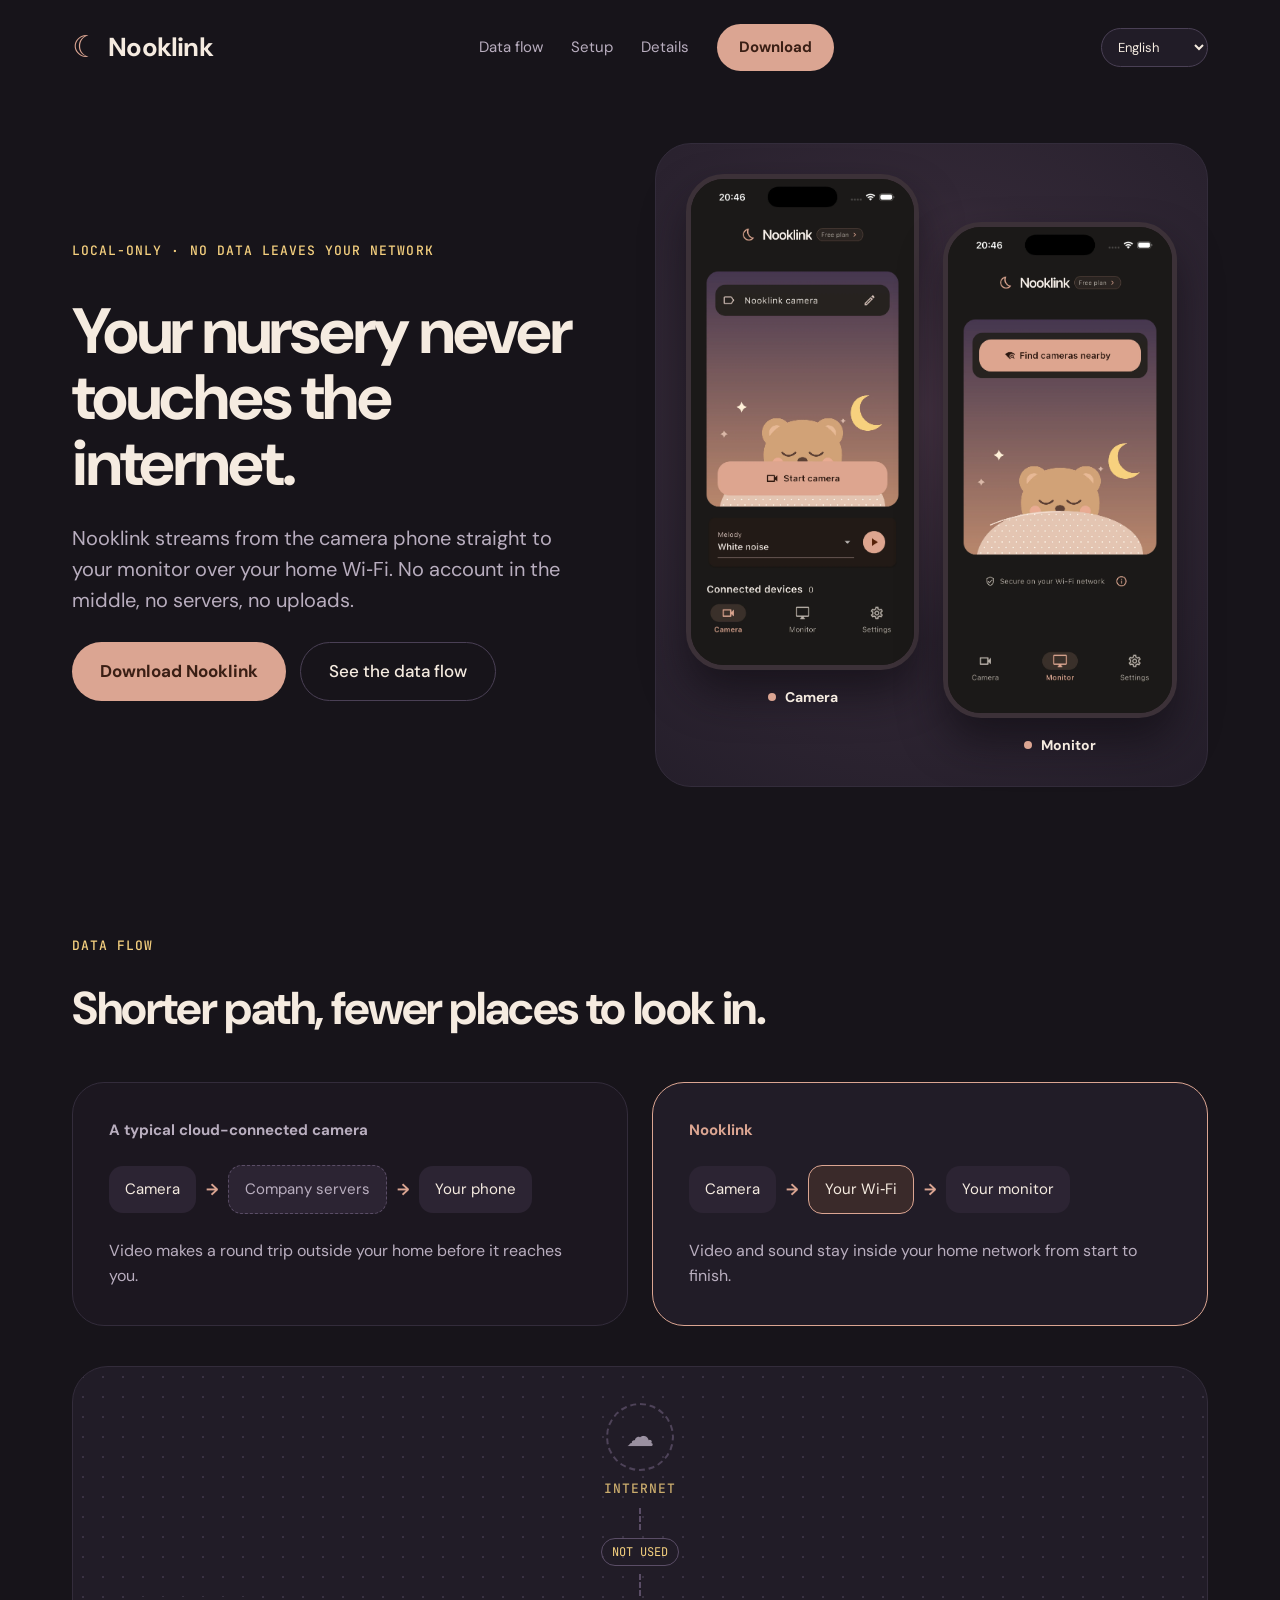
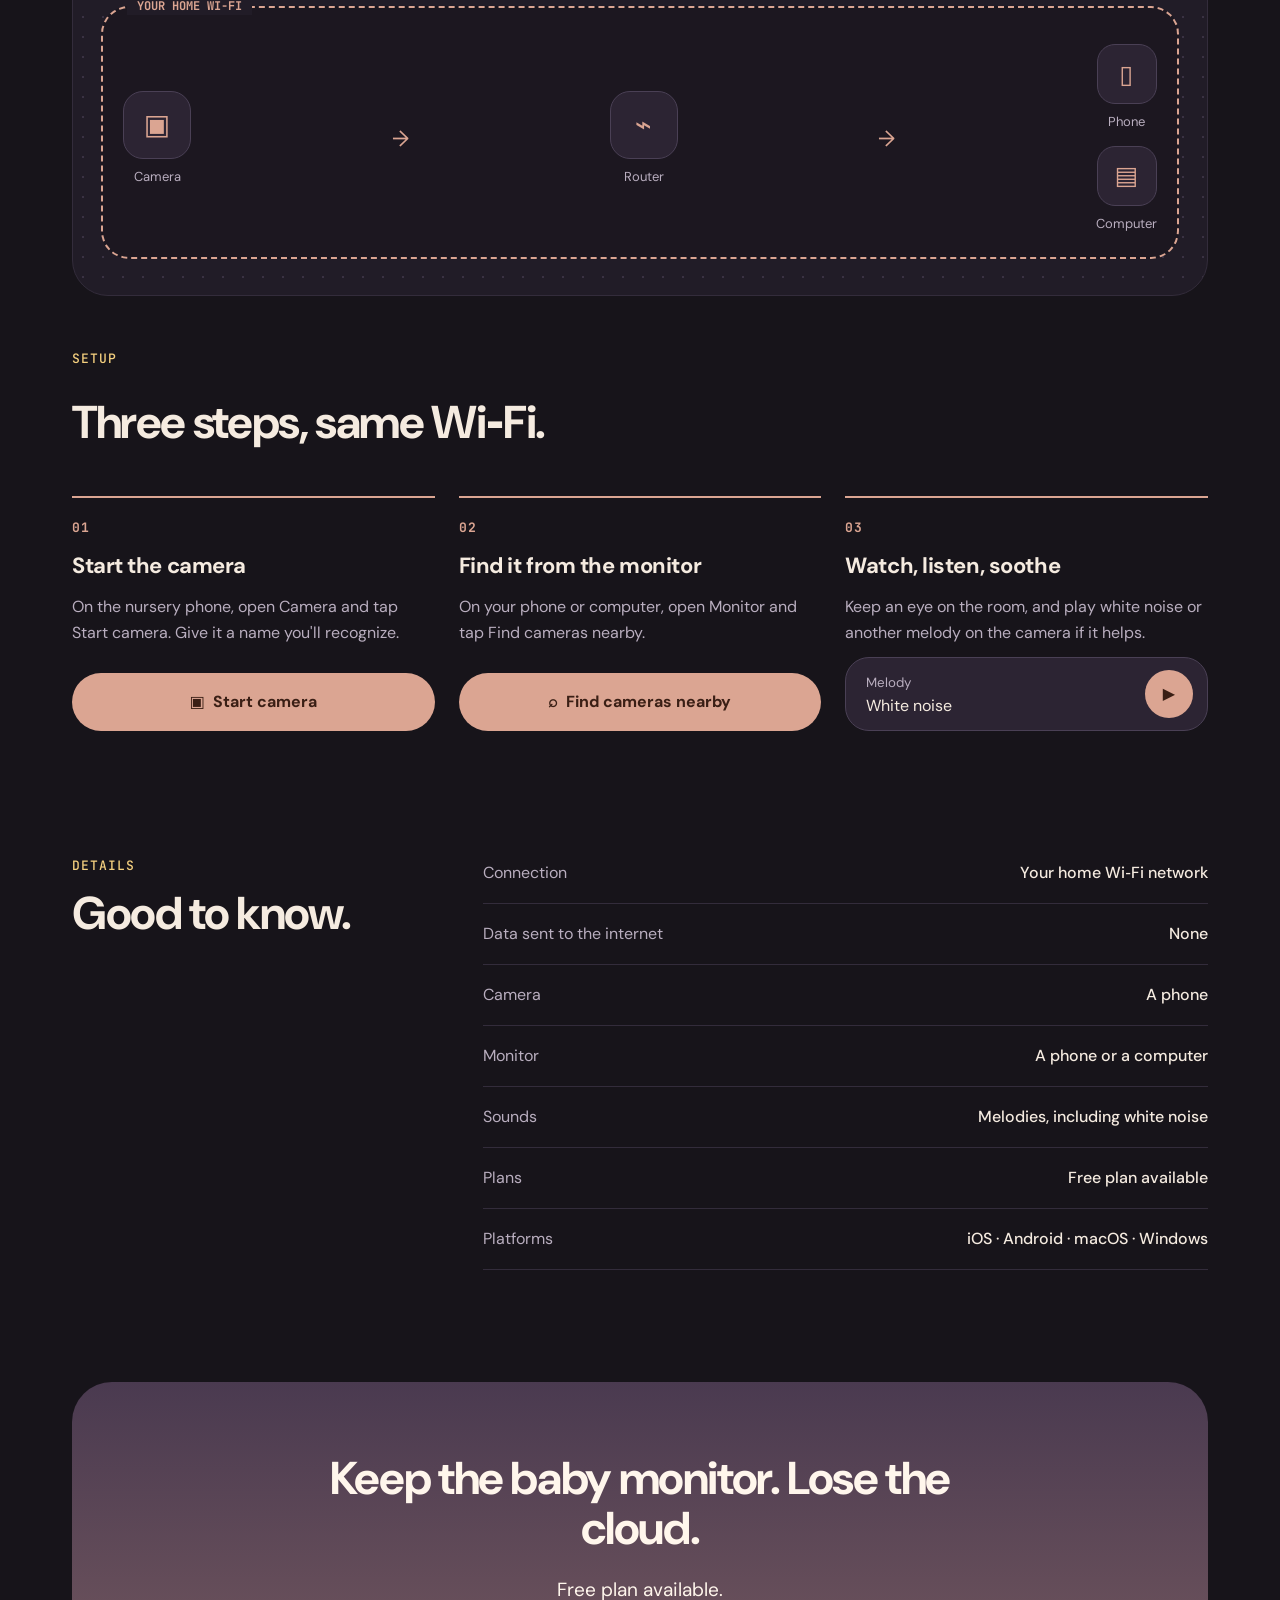
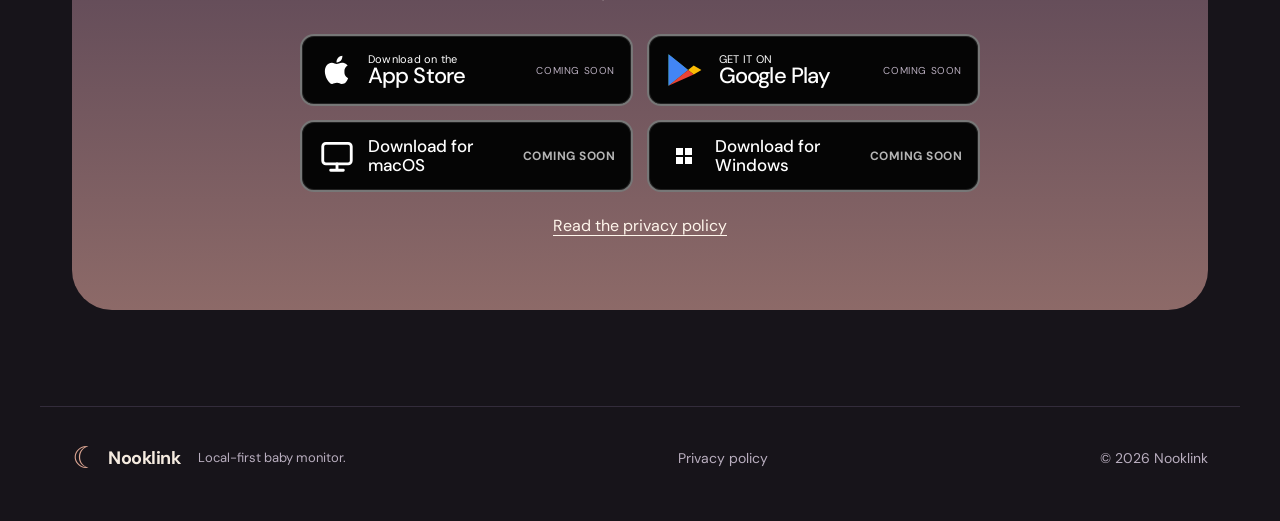
==== index.html @ b3c14c6b "Publish Nooklink website and privacy policy" ====
<!doctype html>
<html lang="en">
<head>
  <meta charset="utf-8">
  <meta name="viewport" content="width=device-width, initial-scale=1">
  <meta name="theme-color" content="#17141a">
  <meta name="description" content="Nooklink keeps baby-monitor video and audio on your home network.">
  <title>Nooklink — Local-first</title>
  <link rel="icon" href="assets/favicon.svg" type="image/svg+xml">
  <link rel="preconnect" href="https://fonts.googleapis.com">
  <link rel="preconnect" href="https://fonts.gstatic.com" crossorigin>
  <link href="https://fonts.googleapis.com/css2?family=DM+Sans:wght@400;500;700&family=JetBrains+Mono:wght@500;700&display=swap" rel="stylesheet">
  <link rel="stylesheet" href="assets/site.css">
  <script src="assets/i18n.js" defer></script>
</head>
<body data-page="home">
  <a class="skip-link" href="#main" data-i18n="skip">Skip to content</a>
  <header class="site-header wrap">
    <a class="brand" href="#top" aria-label="Nooklink home"><span class="brand-mark" aria-hidden="true">☾</span><span>Nooklink</span></a>
    <nav aria-label="Main navigation"><a href="#compare" data-i18n="navData">Data flow</a><a href="#setup" data-i18n="navSetup">Setup</a><a href="#specs" data-i18n="navDetails">Details</a><a class="nav-download" href="#download" data-i18n="navDownload">Download</a></nav>
    <label class="language"><span class="sr-only" data-i18n="language">Language</span><select id="language"><option value="en">English</option><option value="pl">Polski</option><option value="zh">简体中文</option><option value="hi">हिन्दी</option><option value="es">Español</option><option value="ar">العربية</option><option value="pt">Português</option><option value="fr">Français</option></select></label>
  </header>
  <main id="main">
    <section id="top" class="hero wrap"><div class="hero-copy"><p class="kicker" data-i18n="localOnly">Local-only · No data leaves your network</p><h1 data-i18n="heroTitle">Your nursery never touches the internet.</h1><p class="hero-lead" data-i18n="heroText">Nooklink streams from the camera phone straight to your monitor over your home Wi‑Fi. No account in the middle, no servers, no uploads.</p><div class="actions"><a class="button" href="#download" data-i18n="downloadNooklink">Download Nooklink</a><a class="button button-outline" href="#compare" data-i18n="seeDataFlow">See the data flow</a></div></div>
      <div class="app-preview-screens hero-app-screens">
        <figure class="app-screen">
          <div class="app-screen-image"><img src="assets/app-camera.webp" width="1206" height="2622" decoding="async" alt="Nooklink Camera screen with a Start camera button and white noise controls"></div>
          <figcaption><span class="screen-dot" aria-hidden="true"></span><span data-i18n="camera">Camera</span></figcaption>
        </figure>
        <figure class="app-screen">
          <div class="app-screen-image"><img src="assets/app-monitor.webp" width="1206" height="2622" decoding="async" alt="Nooklink Monitor screen with a Find cameras nearby button"></div>
          <figcaption><span class="screen-dot" aria-hidden="true"></span><span data-i18n="monitorLabel">Monitor</span></figcaption>
        </figure>
      </div>
    </section>
    <section id="compare" class="section wrap"><div class="section-heading"><p class="kicker" data-i18n="dataFlow">Data flow</p><h2 data-i18n="compareTitle">Shorter path, fewer places to look in.</h2></div><div class="compare-grid"><article class="compare-card"><strong data-i18n="cloudCamera">A typical cloud-connected camera</strong><div class="flow"><span data-i18n="camera">Camera</span><b>→</b><span class="muted-chip" data-i18n="companyServers">Company servers</span><b>→</b><span data-i18n="yourPhone">Your phone</span></div><p data-i18n="cloudText">Video makes a round trip outside your home before it reaches you.</p></article><article class="compare-card featured"><strong>Nooklink</strong><div class="flow"><span data-i18n="camera">Camera</span><b>→</b><span class="accent-chip" data-i18n="yourWifi">Your Wi‑Fi</span><b>→</b><span data-i18n="yourMonitor">Your monitor</span></div><p data-i18n="localText">Video and sound stay inside your home network from start to finish.</p></article></div>
      <div class="network-card data-flow-diagram" aria-label="Nooklink local network diagram"><div class="internet-node"><span class="node-icon">☁</span><span class="mono">INTERNET</span></div><div class="not-used"><i></i><span data-i18n="notUsed">NOT USED</span><i></i></div><div class="home-network"><span class="network-label" data-i18n="homeWifi">YOUR HOME WI-FI</span><div class="network-row"><div class="device"><span class="device-icon">▣</span><span data-i18n="camera">Camera</span></div><span class="connector">→</span><div class="device"><span class="device-icon">⌁</span><span data-i18n="router">Router</span></div><span class="connector">→</span><div class="device-stack"><div class="device"><span class="device-icon small">▯</span><span data-i18n="phone">Phone</span></div><div class="device"><span class="device-icon small">▤</span><span data-i18n="computer">Computer</span></div></div></div></div></div>
    </section>
    <section id="setup" class="section wrap"><div class="section-heading"><p class="kicker" data-i18n="setup">Setup</p><h2 data-i18n="setupTitle">Three steps, same Wi‑Fi.</h2></div><div class="steps"><article class="step"><span class="step-number">01</span><h3 data-i18n="step1Title">Start the camera</h3><p data-i18n="step1Text">On the nursery phone, open Camera and tap Start camera. Give it a name you'll recognize.</p><span class="ui-pill" data-i18n="startCamera">▣&nbsp; Start camera</span></article><article class="step"><span class="step-number">02</span><h3 data-i18n="step2Title">Find it from the monitor</h3><p data-i18n="step2Text">On your phone or computer, open Monitor and tap Find cameras nearby.</p><span class="ui-pill" data-i18n="findCameras">⌕&nbsp; Find cameras nearby</span></article><article class="step"><span class="step-number">03</span><h3 data-i18n="step3Title">Watch, listen, soothe</h3><p data-i18n="step3Text">Keep an eye on the room, and play white noise or another melody on the camera if it helps.</p><span class="sound-pill"><span><small data-i18n="melody">Melody</small><br><span data-i18n="whiteNoise">White noise</span></span><b>▶</b></span></article></div></section>
    <section id="specs" class="section wrap details"><div class="details-intro"><p class="kicker" data-i18n="details">Details</p><h2 data-i18n="detailsTitle">Good to know.</h2></div><div class="spec-list"><div><span data-i18n="connection">Connection</span><strong data-i18n="homeWifiNetwork">Your home Wi‑Fi network</strong></div><div><span data-i18n="internetData">Data sent to the internet</span><strong data-i18n="none">None</strong></div><div><span data-i18n="cameraLabel">Camera</span><strong data-i18n="aPhone">A phone</strong></div><div><span data-i18n="monitorLabel">Monitor</span><strong data-i18n="phoneComputer">A phone or a computer</strong></div><div><span data-i18n="sounds">Sounds</span><strong data-i18n="melodies">Melodies, including white noise</strong></div><div><span data-i18n="plans">Plans</span><strong data-i18n="freePlan">Free plan available</strong></div><div><span data-i18n="platforms">Platforms</span><strong data-i18n="platformList">iOS · Android · macOS · Windows</strong></div></div></section>
    <section id="download" class="download wrap"><div class="download-card"><h2 data-i18n="downloadTitle">Keep the baby monitor. Lose the cloud.</h2><p data-i18n="downloadText">Free plan available.</p><div class="download-grid"><span class="store-badge is-disabled" aria-disabled="true"><svg class="store-icon apple-icon" viewBox="0 0 24 24" aria-hidden="true"><path d="M16.7 12.7c0-2.3 1.9-3.4 2-3.5-1.1-1.6-2.8-1.8-3.4-1.8-1.4-.1-2.8.8-3.5.8-.7 0-1.8-.8-3-.8-1.5 0-2.9.9-3.7 2.2-1.6 2.7-.4 6.8 1.1 9 .8 1.1 1.6 2.3 2.8 2.2 1.1-.1 1.6-.7 3-.7s1.8.7 3 .7c1.2 0 2-.1 2.7-1.2.9-1.2 1.3-2.5 1.3-2.6-.1 0-2.3-.9-2.3-3.5zM14.5 6c.6-.8 1-1.9.9-3-.9 0-2.1.6-2.7 1.3-.6.7-1.1 1.8-1 2.9 1 .1 2.1-.5 2.8-1.2z"/></svg><span class="badge-copy"><small data-i18n="downloadOn">Download on the</small><strong data-i18n="appleStore">App Store</strong></span><em data-i18n="comingSoon">Coming soon</em></span><span class="store-badge is-disabled" aria-disabled="true"><svg class="store-icon play-icon" viewBox="0 0 24 24" aria-hidden="true"><path fill="#34a853" d="m2 3 11.2 9L2 21z"/><path fill="#4285f4" d="m2 3 6.5 5.2L13.2 12 2 21z"/><path fill="#fbbc04" d="m13.2 12 3.2-2.6L20.8 12l-4.4 2.6z"/><path fill="#ea4335" d="m2 21 11.2-9 3.2 2.6z"/></svg><span class="badge-copy"><small data-i18n="getItOn">GET IT ON</small><strong data-i18n="googleStore">Google Play</strong></span><em data-i18n="comingSoon">Coming soon</em></span><span class="download-link dark is-disabled" aria-disabled="true"><svg class="download-icon" viewBox="0 0 24 24" aria-hidden="true"><rect x="3" y="4" width="18" height="13" rx="2"/><path d="M8 21h8M12 17v4"/></svg><span data-i18n="macDownload">Download for macOS</span><small data-i18n="comingSoon">Coming soon</small></span><span class="download-link light is-disabled" aria-disabled="true"><svg class="download-icon" viewBox="0 0 24 24" aria-hidden="true"><rect x="4" y="4" width="7" height="7"/><rect x="13" y="4" width="7" height="7"/><rect x="4" y="13" width="7" height="7"/><rect x="13" y="13" width="7" height="7"/></svg><span data-i18n="windowsDownload">Download for Windows</span><small data-i18n="comingSoon">Coming soon</small></span></div><a class="policy-cta" href="privacy.html" data-i18n="readPolicy">Read the privacy policy</a></div></section>
  </main>
  <footer class="site-footer wrap"><div class="footer-brand"><span class="brand-mark" aria-hidden="true">☾</span><span>Nooklink</span><small data-i18n="footerTag">Local-first baby monitor.</small></div><div class="footer-links"><a href="privacy.html" data-i18n="policy">Privacy policy</a></div><p>© <span id="year">2026</span> Nooklink</p></footer>
</body>
</html>
---- assets/site.css ----
:root{--bg:#17141a;--panel:#211c27;--panel-deep:#1c1720;--text:#f5ebe0;--muted:#b9aebf;--line:#332c3b;--line-light:#4a4055;--peach:#dba592;--yellow:#f5d07f;--ink:#3a1f15}*{box-sizing:border-box}html{scroll-behavior:smooth}body{margin:0;background:var(--bg);color:var(--text);font-family:'DM Sans',system-ui,sans-serif;line-height:1.5}a{color:var(--peach)}.wrap{width:min(1200px,100%);margin-inline:auto;padding-inline:32px}.skip-link{position:absolute;left:12px;top:-60px;background:var(--peach);color:var(--ink);padding:10px 14px;border-radius:8px;z-index:10}.skip-link:focus{top:12px}.sr-only{position:absolute;width:1px;height:1px;overflow:hidden;clip:rect(0,0,0,0)}.site-header{padding-top:24px;padding-bottom:24px;display:flex;align-items:center;justify-content:space-between;gap:20px;flex-wrap:wrap}.brand,.footer-brand{display:flex;align-items:center;gap:10px;text-decoration:none;color:var(--text);font-weight:700;font-size:26px;letter-spacing:-.03em}.brand-mark{color:var(--peach);font-size:30px;line-height:1}.site-header nav{display:flex;align-items:center;gap:28px;flex-wrap:wrap}.site-header nav a{color:var(--muted);text-decoration:none;font-size:15px}.site-header nav a:hover,.footer-links a:hover{color:var(--text)}.site-header .nav-download{padding:12px 22px;border-radius:999px;background:var(--peach);color:var(--ink);font-weight:700}.language select{background:var(--panel);color:var(--text);border:1px solid var(--line-light);border-radius:999px;padding:9px 12px;font:inherit;font-size:13px}.hero{padding-top:48px;padding-bottom:96px;display:grid;grid-template-columns:minmax(0,1fr) minmax(420px,1.05fr);gap:56px;align-items:center}.hero-copy{display:flex;flex-direction:column;gap:26px;align-items:flex-start}.kicker,.mono,.step-number{font-family:'JetBrains Mono',ui-monospace,monospace;font-size:13px;font-weight:500;letter-spacing:.08em;color:var(--yellow);text-transform:uppercase}.hero h1{margin:0;font-size:clamp(40px,5.6vw,64px);line-height:1.03;letter-spacing:-.035em}.hero-lead{margin:0;font-size:20px;line-height:1.55;color:var(--muted);max-width:500px}.actions{display:flex;flex-wrap:wrap;gap:14px}.button,.download-link{display:inline-flex;align-items:center;justify-content:center;text-decoration:none;padding:16px 28px;border-radius:999px;background:var(--peach);color:var(--ink);font-weight:700;font-size:17px}.button-outline{background:transparent;border:1px solid var(--line-light);color:var(--text);font-weight:500}.network-card{border-radius:36px;border:1px solid var(--line);padding:36px 28px;background-color:var(--panel);background-image:radial-gradient(#3a3243 1px,transparent 1px);background-size:20px 20px;display:flex;flex-direction:column;align-items:center}.internet-node,.device,.device-stack{display:flex;flex-direction:column;align-items:center;gap:8px}.internet-node{opacity:.8}.node-icon{width:68px;height:68px;border:2px dashed #5a4d66;border-radius:50%;display:grid;place-items:center;font-size:28px;color:var(--muted)}.not-used{display:flex;flex-direction:column;align-items:center;gap:8px;padding:10px 0}.not-used i{height:22px;border-left:2px dashed #5a4d66}.not-used span{font-family:'JetBrains Mono',monospace;font-size:12px;color:var(--yellow);padding:4px 10px;border:1px solid #5a4d66;border-radius:999px}.home-network{position:relative;width:100%;border:2px dashed var(--peach);border-radius:28px;padding:36px 20px 24px;background:var(--panel-deep)}.network-label{position:absolute;top:-11px;left:24px;padding:0 10px;background:var(--panel);font-family:'JetBrains Mono',monospace;font-size:12px;color:var(--peach);font-weight:700}.network-row{display:grid;grid-template-columns:auto 1fr auto 1fr auto;align-items:center;gap:12px}.connector{color:var(--peach);font-size:22px;text-align:center}.device-icon{width:68px;height:68px;border-radius:20px;background:#2c2433;border:1px solid var(--line-light);display:grid;place-items:center;color:var(--peach);font-size:28px}.device-stack{gap:14px}.device-icon.small{width:60px;height:60px;border-radius:18px;font-size:25px}.device span:last-child,.device-stack span:last-child{font-size:13px;color:var(--muted)}.section{padding-top:40px}.section-heading{display:flex;flex-direction:column;gap:16px;max-width:700px;margin-bottom:48px}.section h2,.details h2,.download-card h2{margin:0;font-size:clamp(32px,4.2vw,46px);line-height:1.08;letter-spacing:-.03em}.compare-grid,.steps{display:grid;grid-template-columns:repeat(2,minmax(0,1fr));gap:24px}.compare-card{background:var(--panel-deep);border:1px solid var(--line);border-radius:32px;padding:36px;display:flex;flex-direction:column;gap:24px}.compare-card.featured{background:var(--panel);border:1.5px solid var(--peach)}.compare-card strong{font-size:15px;color:var(--muted)}.compare-card.featured strong{color:var(--peach)}.flow{display:flex;align-items:center;flex-wrap:wrap;gap:10px}.flow span{padding:12px 16px;border-radius:14px;background:#2c2433;font-size:15px}.flow b{color:var(--peach)}.flow .muted-chip{border:1.5px dashed #5a4d66;color:var(--muted)}.flow .accent-chip{background:#3a2a2a;border:1px solid var(--peach);color:var(--text)}.compare-card p,.step p{margin:0;color:var(--muted);line-height:1.6;font-size:16px}.steps{grid-template-columns:repeat(3,minmax(0,1fr))}.step{border-top:2px solid var(--peach);padding-top:20px;display:flex;flex-direction:column;gap:12px;min-width:0}.step h3{margin:0;font-size:22px;letter-spacing:-.02em}.step-number{color:var(--peach);font-weight:700}.ui-pill{margin-top:auto;padding:17px 14px;border-radius:999px;background:var(--peach);color:var(--ink);font-weight:700;text-align:center}.sound-pill{margin-top:auto;display:flex;align-items:center;gap:14px;border-radius:24px;background:#2c2433;border:1px solid var(--line-light);padding:12px 14px 12px 20px}.sound-pill>span{flex:1}.sound-pill small{color:var(--muted)}.sound-pill b{width:48px;height:48px;border-radius:50%;background:var(--peach);color:var(--ink);display:grid;place-items:center;font-size:16px}.details{padding-top:112px;display:grid;grid-template-columns:minmax(240px,1fr) 2fr;gap:48px}.spec-list{display:flex;flex-direction:column}.spec-list div{display:flex;justify-content:space-between;gap:24px;padding:18px 0;border-bottom:1px solid var(--line)}.spec-list span{color:var(--muted)}.spec-list strong{font-weight:500;text-align:right}.download{padding-top:112px;padding-bottom:96px}.download-card{border-radius:40px;padding:72px 32px;text-align:center;background:linear-gradient(180deg,#4a3a50,#8d6a68);display:flex;flex-direction:column;align-items:center;gap:22px}.download-card h2{color:#fff6ec;max-width:680px}.download-card p{margin:0;font-size:19px;color:#fff6ec}.download-grid{display:grid;grid-template-columns:repeat(2,minmax(0,1fr));gap:14px;width:min(680px,100%);margin-top:8px}.download-link{font-size:16px;padding:15px 20px}.download-link.dark{background:var(--bg);color:var(--text)}.download-link.light{background:#fff6ec;color:var(--ink)}.policy-cta{color:#fff6ec;text-underline-offset:4px}.site-footer{border-top:1px solid var(--line);padding-top:36px;padding-bottom:48px;display:flex;flex-wrap:wrap;gap:20px;justify-content:space-between;align-items:center;color:var(--muted);font-size:14px}.footer-brand{font-size:18px}.footer-brand small{font-size:13px;color:var(--muted);font-weight:400;letter-spacing:0;margin-left:8px}.footer-links{display:flex;gap:24px;flex-wrap:wrap}.footer-links a{color:var(--muted);text-decoration:none}.site-footer p{margin:0}.policy-page{padding-top:64px;padding-bottom:72px}.policy-intro{max-width:760px;padding-bottom:52px}.policy-intro h1{font-size:clamp(42px,6vw,72px);line-height:1.02;margin:12px 0 20px}.policy-intro .lead{color:var(--muted);font-size:20px;max-width:680px}.updated{color:var(--muted);font-size:14px}.policy-layout{display:grid;grid-template-columns:240px minmax(0,1fr);gap:64px}.policy-aside{display:flex;flex-direction:column;gap:12px;position:sticky;top:24px;align-self:start}.policy-aside p{font-family:'JetBrains Mono',monospace;color:var(--yellow);font-size:12px;text-transform:uppercase}.policy-aside a{color:var(--muted);text-decoration:none;font-size:14px}.policy-content{max-width:760px}.policy-content section{border-top:1px solid var(--line);padding:28px 0}.policy-content h2{font-size:24px}.policy-content p{color:var(--muted);line-height:1.7}.policy-content a{color:var(--peach)}@media(max-width:800px){.hero{grid-template-columns:1fr;padding-top:28px}.network-card{min-width:0}.site-header nav{order:3;width:100%;justify-content:space-between;gap:12px}.compare-grid,.steps,.details{grid-template-columns:1fr}.details{gap:32px}.download-grid{grid-template-columns:1fr}.policy-layout{grid-template-columns:1fr;gap:32px}.policy-aside{position:static}.spec-list strong{max-width:55%}}@media(max-width:520px){.wrap{padding-inline:20px}.site-header{padding-top:18px}.site-header nav a{font-size:13px}.hero{padding-bottom:64px}.hero h1{font-size:42px}.network-card{padding:28px 12px}.network-row{gap:5px}.connector{font-size:16px}.home-network{padding-inline:8px}.device-icon{width:56px;height:56px}.device-icon.small{width:50px;height:50px}.spec-list div{display:block}.spec-list strong{display:block;max-width:none;text-align:left;margin-top:6px}.download-card{padding:52px 20px}.footer-brand{flex-wrap:wrap}.footer-brand small{width:100%;margin-left:0}}
.download-link.is-disabled{cursor:default;gap:12px}.download-link.is-disabled small{font-size:12px;letter-spacing:.04em;text-transform:uppercase;opacity:.7}.download-icon{width:22px;height:22px;flex:none;fill:none;stroke:currentColor;stroke-width:1.8;stroke-linecap:round;stroke-linejoin:round}.store-badge,.download-grid>.download-link:nth-child(3),.download-grid>.download-link:nth-child(4){display:flex;align-items:center;gap:12px;min-height:72px;padding:10px 16px;border-radius:14px;background:#050505;border:2px solid #777;color:#fff;box-shadow:inset 0 0 0 1px #222;text-align:left}.store-icon{width:38px;height:46px;flex:none}.apple-icon{fill:#fff}.play-icon{width:42px}.download-grid>.download-link:nth-child(3) .download-icon,.download-grid>.download-link:nth-child(4) .download-icon{width:38px;height:46px;flex:none}.download-grid>.download-link:nth-child(4) .download-icon{fill:currentColor;stroke:none;padding:7px}.badge-copy{display:flex;flex-direction:column;line-height:1}.badge-copy small{font-size:11px;letter-spacing:.02em;text-transform:none;font-weight:400}.badge-copy strong{font-size:22px;letter-spacing:-.04em;font-weight:500;white-space:nowrap}.store-badge em{margin-left:auto;color:#b9aebf;font-style:normal;font-size:10px;letter-spacing:.06em;text-transform:uppercase;white-space:nowrap}.download-grid>.download-link:nth-child(3) span,.download-grid>.download-link:nth-child(4) span{font-size:17px;font-weight:500;white-space:nowrap}.download-grid>.download-link:nth-child(3) small,.download-grid>.download-link:nth-child(4) small{margin-left:auto;white-space:nowrap}@media(max-width:520px){.store-badge,.download-grid>.download-link:nth-child(3),.download-grid>.download-link:nth-child(4){padding-inline:12px}.badge-copy strong{font-size:18px}.store-badge em{font-size:9px}.download-grid>.download-link:nth-child(3) span,.download-grid>.download-link:nth-child(4) span{font-size:15px}.download-grid>.download-link:nth-child(3) small,.download-grid>.download-link:nth-child(4) small{font-size:9px}}
.download-grid>.download-link:nth-child(3) span,.download-grid>.download-link:nth-child(4) span{white-space:normal;max-width:125px;line-height:1.12}.download-grid>.download-link:nth-child(3) small,.download-grid>.download-link:nth-child(4) small{margin-left:auto;white-space:nowrap}@media(max-width:520px){.download-grid>.download-link:nth-child(3) span,.download-grid>.download-link:nth-child(4) span{max-width:105px}}

.data-flow-diagram{width:100%;max-width:none;margin:40px auto 0}
.hero-app-screens{width:100%;padding:22px}
.app-preview-screens{display:grid;grid-template-columns:repeat(2,minmax(0,1fr));gap:clamp(12px,2vw,24px);align-items:start;padding:30px;border:1px solid var(--line);border-radius:36px;background:radial-gradient(circle at 48% 42%,#533d50 0,#312735 48%,#241e2a 100%)}
.app-screen{min-width:0;margin:0}
.app-screen:nth-child(2){margin-top:48px}
.app-screen-image{overflow:hidden;border:5px solid #3c3138;border-radius:clamp(24px,3vw,38px);background:#1b1716;box-shadow:0 24px 42px #100c13a6}
.app-screen-image img{display:block;width:100%;height:auto}
.app-screen figcaption{display:flex;align-items:center;justify-content:center;gap:9px;margin-top:17px;color:var(--text);font-size:14px;font-weight:700}
.screen-dot{width:8px;height:8px;border-radius:50%;background:var(--peach)}
@media(max-width:800px){.hero-app-screens{max-width:650px;margin-inline:auto}}
@media(max-width:520px){.hero-app-screens{gap:10px;padding:14px;border-radius:24px}.app-screen:nth-child(2){margin-top:28px}.app-screen-image{border-width:3px;border-radius:22px}.app-screen figcaption{font-size:12px;margin-top:12px}}
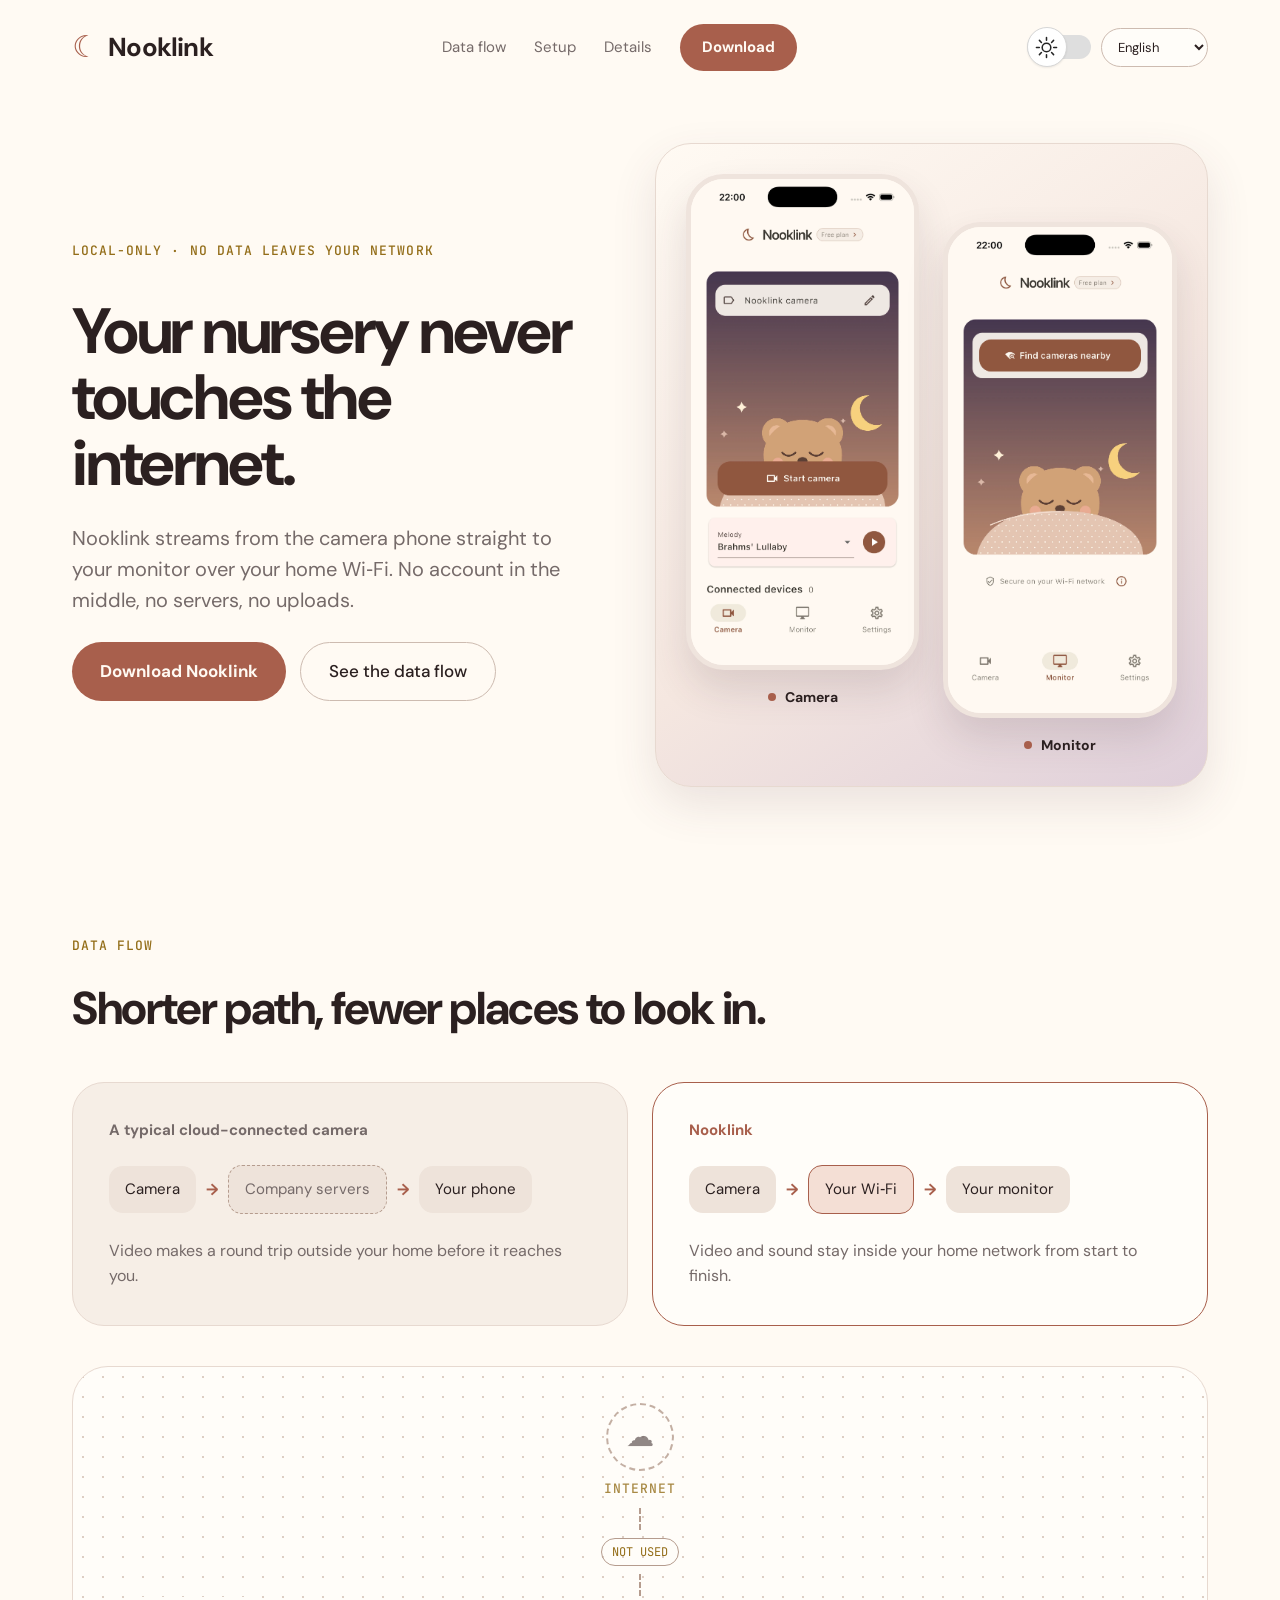
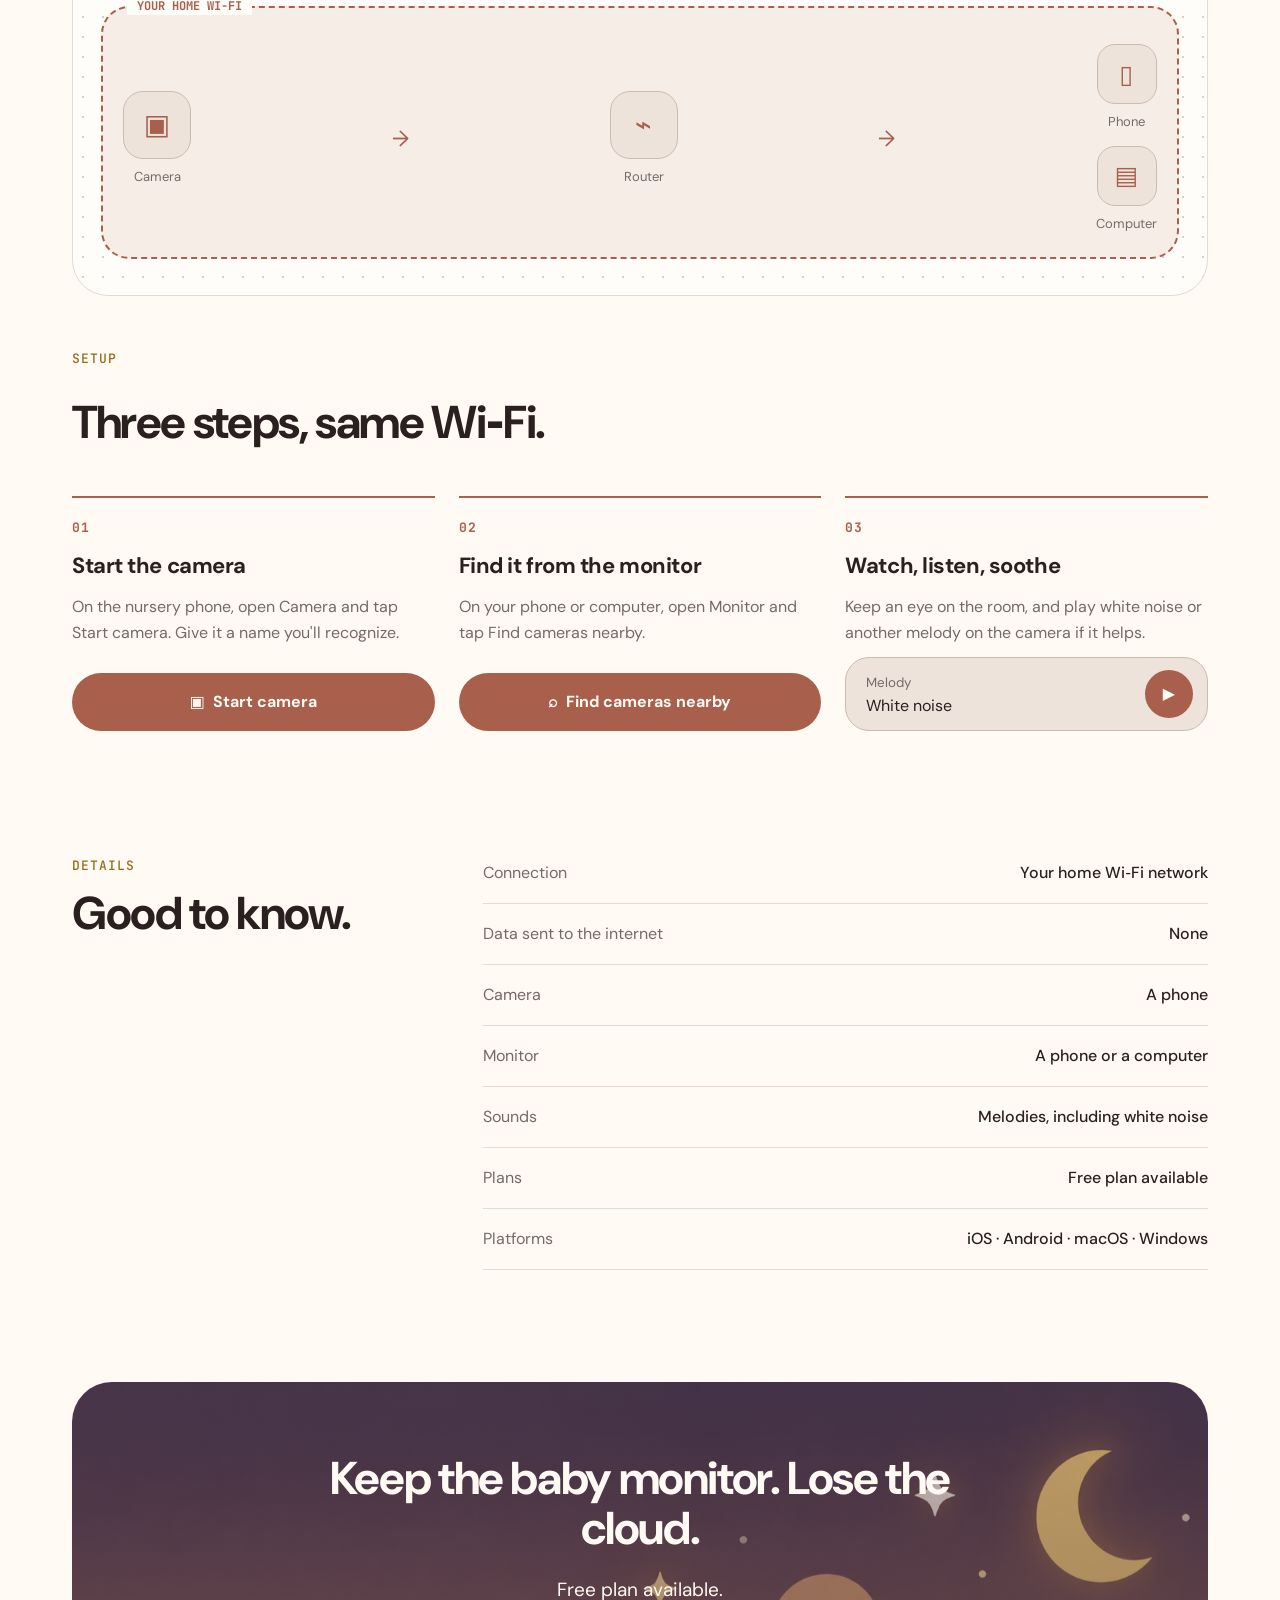
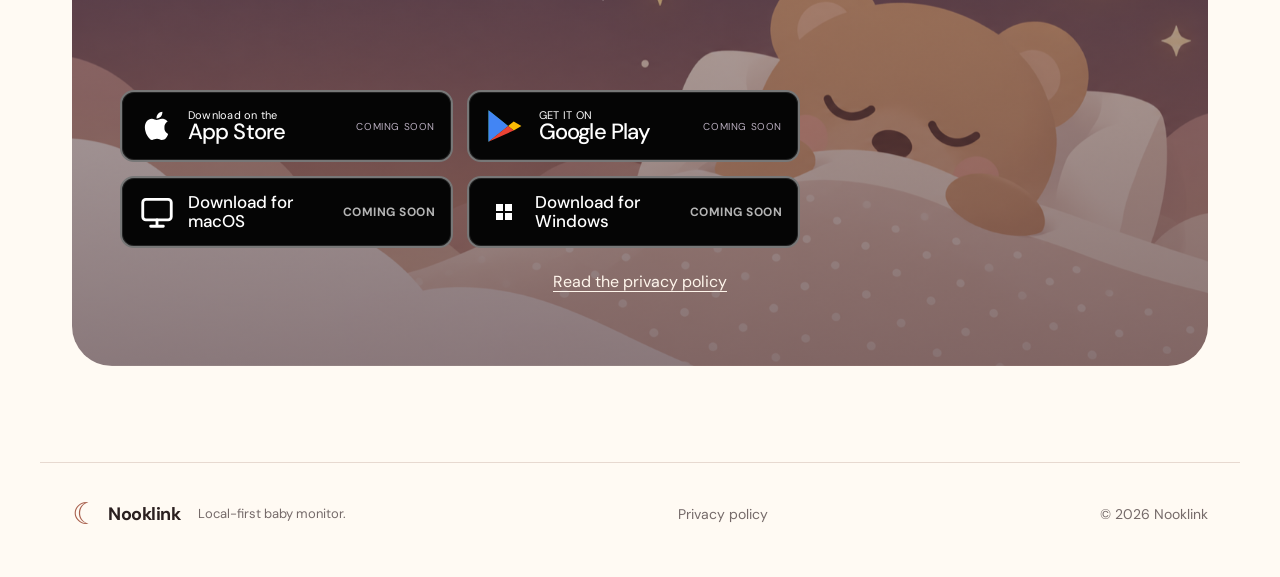
==== commit 2f2888ba: "Updates" ====
--- a/index.html
+++ b/index.html
@@ -10,6 +10,7 @@
   <link rel="preconnect" href="https://fonts.googleapis.com">
   <link rel="preconnect" href="https://fonts.gstatic.com" crossorigin>
   <link href="https://fonts.googleapis.com/css2?family=DM+Sans:wght@400;500;700&family=JetBrains+Mono:wght@500;700&display=swap" rel="stylesheet">
+  <script>document.documentElement.dataset.theme=window.matchMedia('(prefers-color-scheme: light)').matches?'light':'dark';</script>
   <link rel="stylesheet" href="assets/site.css">
   <script src="assets/i18n.js" defer></script>
 </head>
@@ -18,17 +19,17 @@
   <header class="site-header wrap">
     <a class="brand" href="#top" aria-label="Nooklink home"><span class="brand-mark" aria-hidden="true">☾</span><span>Nooklink</span></a>
     <nav aria-label="Main navigation"><a href="#compare" data-i18n="navData">Data flow</a><a href="#setup" data-i18n="navSetup">Setup</a><a href="#specs" data-i18n="navDetails">Details</a><a class="nav-download" href="#download" data-i18n="navDownload">Download</a></nav>
-    <label class="language"><span class="sr-only" data-i18n="language">Language</span><select id="language"><option value="en">English</option><option value="pl">Polski</option><option value="zh">简体中文</option><option value="hi">हिन्दी</option><option value="es">Español</option><option value="ar">العربية</option><option value="pt">Português</option><option value="fr">Français</option></select></label>
+    <div class="header-controls"><div class="theme-picker"><span class="sr-only" data-i18n="themeLabel">Theme</span><button class="theme-toggle" id="theme" type="button" aria-label="Switch to dark theme" aria-pressed="false"><span class="theme-toggle-track" aria-hidden="true"><span class="theme-toggle-thumb"><svg class="theme-icon sun-icon" viewBox="0 0 24 24"><circle cx="12" cy="12" r="4.5"></circle><path d="M12 1.5v3M12 19.5v3M1.5 12h3M19.5 12h3M4.6 4.6l2.1 2.1M17.3 17.3l2.1 2.1M19.4 4.6l-2.1 2.1M6.7 17.3l-2.1 2.1"></path></svg><svg class="theme-icon moon-icon" viewBox="0 0 24 24"><path d="M19.3 15.8A8.5 8.5 0 0 1 8.2 4.7 8.6 8.6 0 1 0 19.3 15.8Z"></path></svg></span></span></button><span class="sr-only" data-i18n="themeHelp">The initial theme follows your device setting.</span></div><label class="language"><span class="sr-only" data-i18n="language">Language</span><select id="language"><option value="en">English</option><option value="pl">Polski</option><option value="zh">简体中文</option><option value="hi">हिन्दी</option><option value="es">Español</option><option value="ar">العربية</option><option value="pt">Português</option><option value="fr">Français</option></select></label></div>
   </header>
   <main id="main">
     <section id="top" class="hero wrap"><div class="hero-copy"><p class="kicker" data-i18n="localOnly">Local-only · No data leaves your network</p><h1 data-i18n="heroTitle">Your nursery never touches the internet.</h1><p class="hero-lead" data-i18n="heroText">Nooklink streams from the camera phone straight to your monitor over your home Wi‑Fi. No account in the middle, no servers, no uploads.</p><div class="actions"><a class="button" href="#download" data-i18n="downloadNooklink">Download Nooklink</a><a class="button button-outline" href="#compare" data-i18n="seeDataFlow">See the data flow</a></div></div>
       <div class="app-preview-screens hero-app-screens">
         <figure class="app-screen">
-          <div class="app-screen-image"><img src="assets/app-camera.webp" width="1206" height="2622" decoding="async" alt="Nooklink Camera screen with a Start camera button and white noise controls"></div>
+          <div class="app-screen-image"><img class="app-image-dark" src="assets/app-camera.webp" width="1206" height="2622" decoding="async" alt="Nooklink Camera screen with a Start camera button and white noise controls"><img class="app-image-light" src="assets/app-camera-light.webp" width="1206" height="2622" decoding="async" alt="Nooklink Camera screen in the light theme with a Start camera button and melody controls"></div>
           <figcaption><span class="screen-dot" aria-hidden="true"></span><span data-i18n="camera">Camera</span></figcaption>
         </figure>
         <figure class="app-screen">
-          <div class="app-screen-image"><img src="assets/app-monitor.webp" width="1206" height="2622" decoding="async" alt="Nooklink Monitor screen with a Find cameras nearby button"></div>
+          <div class="app-screen-image"><img class="app-image-dark" src="assets/app-monitor.webp" width="1206" height="2622" decoding="async" alt="Nooklink Monitor screen with a Find cameras nearby button"><img class="app-image-light" src="assets/app-monitor-light.webp" width="1206" height="2622" decoding="async" alt="Nooklink Monitor screen in the light theme with a Find cameras nearby button"></div>
           <figcaption><span class="screen-dot" aria-hidden="true"></span><span data-i18n="monitorLabel">Monitor</span></figcaption>
         </figure>
       </div>
--- a/assets/site.css
+++ b/assets/site.css
@@ -13,3 +13,19 @@
 .screen-dot{width:8px;height:8px;border-radius:50%;background:var(--peach)}
 @media(max-width:800px){.hero-app-screens{max-width:650px;margin-inline:auto}}
 @media(max-width:520px){.hero-app-screens{gap:10px;padding:14px;border-radius:24px}.app-screen:nth-child(2){margin-top:28px}.app-screen-image{border-width:3px;border-radius:22px}.app-screen figcaption{font-size:12px;margin-top:12px}}
+
+:root{--chip:#2c2433;--accent-chip:#3a2a2a;--dot:#3a3243;--dash:#5a4d66;--download-start:#4a3a50;--download-end:#8d6a68;--download-text:#fff6ec}
+@media(prefers-color-scheme:light){html[data-theme="system"]{--bg:#fffaf3;--panel:#fffdf9;--panel-deep:#f6eee6;--text:#2b2020;--muted:#756a69;--line:#e7d9d0;--line-light:#cdbbb0;--peach:#a85f4c;--yellow:#936d18;--ink:#fffaf3;--chip:#eee3da;--accent-chip:#f4dfd5;--dot:#ddcec4;--dash:#b59c8e;--download-start:#7c5c75;--download-end:#b98378;--download-text:#fffaf3}}
+html[data-theme="light"]{--bg:#fffaf3;--panel:#fffdf9;--panel-deep:#f6eee6;--text:#2b2020;--muted:#756a69;--line:#e7d9d0;--line-light:#cdbbb0;--peach:#a85f4c;--yellow:#936d18;--ink:#fffaf3;--chip:#eee3da;--accent-chip:#f4dfd5;--dot:#ddcec4;--dash:#b59c8e;--download-start:#7c5c75;--download-end:#b98378;--download-text:#fffaf3}
+.header-controls{display:flex;align-items:center;gap:10px}.theme-picker{display:flex;align-items:center;gap:8px;color:var(--muted);font-size:13px}.theme-picker select,.language select{background:var(--panel);color:var(--text);border:1px solid var(--line-light);border-radius:999px;padding:9px 12px;font:inherit;font-size:13px}.theme-picker select{min-width:106px}.network-card{background-color:var(--panel);background-image:radial-gradient(var(--dot) 1px,transparent 1px)}.network-label{background:var(--panel)}.node-icon{border-color:var(--dash)}.not-used i{border-color:var(--dash)}.not-used span{border-color:var(--dash)}.home-network{background:var(--panel-deep)}.device-icon,.flow span,.sound-pill{background:var(--chip)}.flow .muted-chip{border-color:var(--dash)}.flow .accent-chip{background:var(--accent-chip)}.download-card{background:linear-gradient(180deg,var(--download-start),var(--download-end))}.download-card h2,.download-card p{color:var(--download-text)}.app-preview-screens{background:radial-gradient(circle at 48% 42%,var(--download-start) 0,#312735 48%,var(--panel-deep) 100%)}
+@media(max-width:800px){.header-controls{order:2;margin-left:auto}.site-header nav{order:3}}
+@media(max-width:520px){.header-controls{width:100%;margin-left:0;justify-content:space-between}.theme-picker{flex:1;justify-content:space-between}.theme-picker select{min-width:0}.site-header nav{order:3}}
+
+.theme-toggle{display:block;width:64px;height:40px;padding:0;border:0;background:transparent;cursor:pointer}.theme-toggle-track{display:block;position:relative;width:64px;height:24px;margin:8px 0;border-radius:999px;background:#dedede;transition:background .2s ease}.theme-toggle-thumb{position:absolute;top:-8px;left:0;width:40px;height:40px;border:1px solid #d6d6d6;border-radius:50%;background:#fff;box-shadow:0 1px 2px #00000012;display:grid;place-items:center;transition:left .2s ease,background .2s ease,border-color .2s ease}.theme-icon{width:23px;height:23px;fill:none;stroke:#252525;stroke-width:1.6;stroke-linecap:round;stroke-linejoin:round}.moon-icon{display:none}.theme-toggle[data-theme="dark"] .theme-toggle-track{background:#2d2d2d}.theme-toggle[data-theme="dark"] .theme-toggle-thumb{left:24px;background:#171717;border-color:#444}.theme-toggle[data-theme="dark"] .sun-icon{display:none}.theme-toggle[data-theme="dark"] .moon-icon{display:block;stroke:#f1f1f1}.theme-toggle:focus-visible{outline:2px solid var(--peach);outline-offset:4px}
+.download-card{background-image:linear-gradient(180deg,rgba(39,25,43,.28),rgba(54,30,42,.58)),url('baby-night-background.png');background-size:cover;background-position:center center;background-repeat:no-repeat}
+.download-card .download-grid{margin-top:64px}
+@media(min-width:801px){.download-card .download-grid{transform:translateX(-180px)}}
+.app-image-light{display:none!important}.app-image-dark{display:block!important}
+html[data-theme="light"] .app-image-dark{display:none!important}html[data-theme="light"] .app-image-light{display:block!important}
+html[data-theme="light"] .app-preview-screens{background:linear-gradient(145deg,#fffaf3 0%,#f5e7e0 55%,#dfcfda 100%);border-color:#e7d9d0;box-shadow:0 18px 45px rgba(88,61,78,.12)}
+html[data-theme="light"] .app-screen-image{border-color:#efe4dd;background:#fffaf3;box-shadow:0 20px 38px rgba(68,49,61,.14)}
